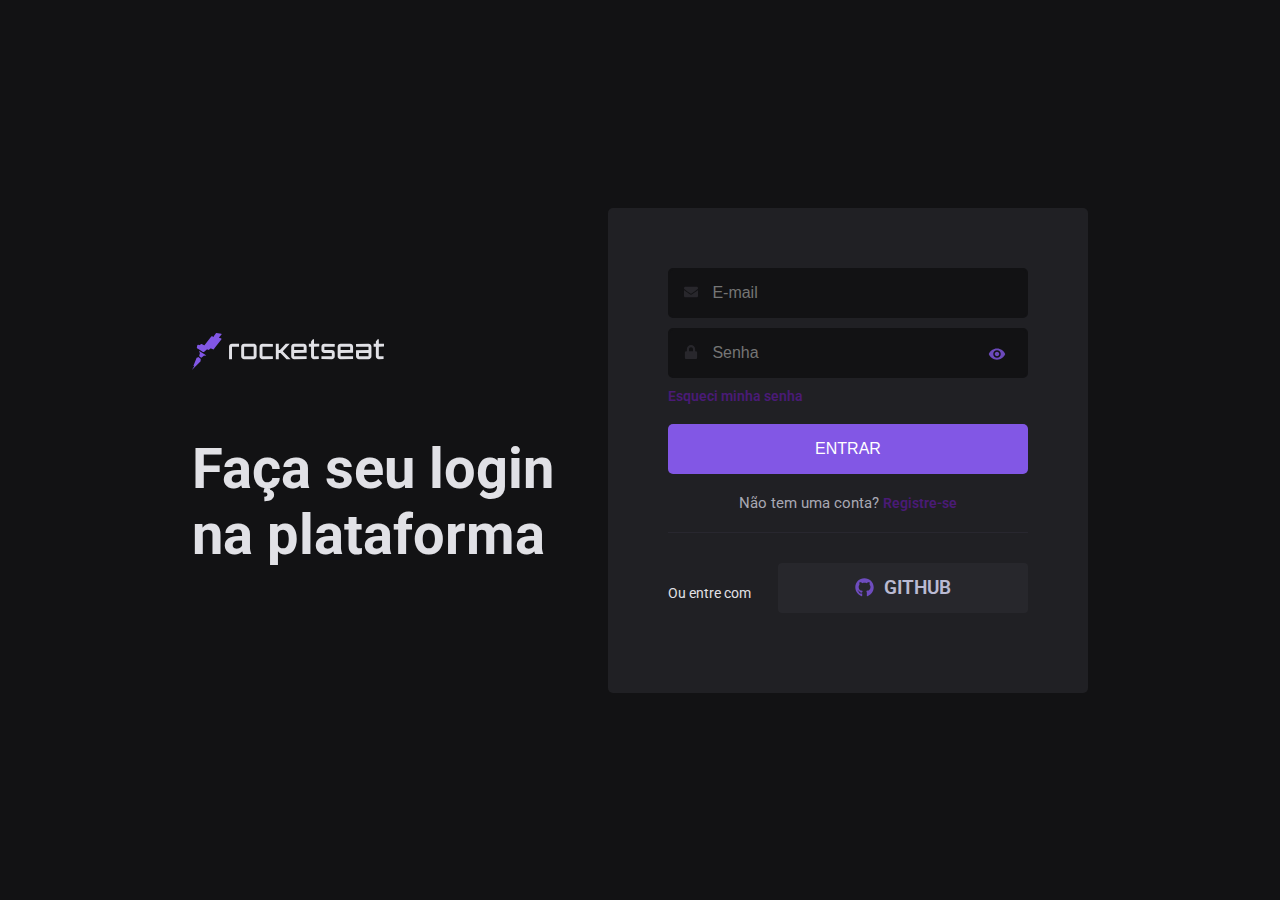
==== index.html @ f6dd4117 "starting the project" ====
<!DOCTYPE html>
<html lang="pt-br">

<head>
    <meta charset="UTF-8">
    <meta http-equiv="X-UA-Compatible" content="IE=edge">
    <meta name="viewport" content="width=device-width, initial-scale=1.0">
    <link rel="preconnect" href="https://fonts.gstatic.com" crossorigin="">
    <link href="https://fonts.googleapis.com/css2?family=Roboto:ital,wght@0,400;0,500;0,700;1,400&amp;display=swap"
        rel="stylesheet">
    <link href="https://fonts.googleapis.com/css2?family=Fira+Code:wght@500&amp;display=swap" rel="stylesheet">
    <link rel="stylesheet" href="style.css">
    <title>Login | Rocketseat</title>
</head>

<body>
    <main>
        <section class="container">
            <section id="intro">
                <div>
                    <svg width="192" height="37" viewBox="0 0 192 37" fill="none"><g><path d="M40.0042 10.8054C38.3888 10.8054 37.0568 12.1091 37.0568 13.7528V19.9879V26.2228H40.0042V19.9879V13.7528H43.5185H47.0328V10.8054H43.5185H40.0042Z" fill="#E1E1E6"></path><path d="M64.604 18.4859V13.7246C64.604 12.1092 63.3003 10.7771 61.6565 10.7771H56.8953H52.134C50.5185 10.7771 49.1865 12.0808 49.1865 13.7246V18.4859V23.2471C49.1865 24.8626 50.4902 26.1946 52.134 26.1946H56.8953H61.6565C63.272 26.1946 64.604 24.8909 64.604 23.2471V18.4859ZM61.6565 18.4859V23.2471H56.8953H52.134V18.4859V13.7246H56.8953H61.6565V18.4859Z" fill="#E1E1E6"></path><path d="M70.4993 10.8054C68.8839 10.8054 67.5519 12.1091 67.5519 13.7528V18.5141V23.2754C67.5519 24.8908 68.8556 26.2228 70.4993 26.2228L80.8721 26.0811V23.2754H70.4993V18.5141V13.7528H80.8721V10.9471L70.4993 10.8054Z" fill="#E1E1E6"></path><path d="M97.7655 10.8054H93.7695L87.9312 17.0121H86.7692V10.8054H83.8218V18.4858V26.1945H86.7692V19.9595H88.243H88.4697L94.5347 26.1945H98.5874L90.7937 18.1457L97.7655 10.8054Z" fill="#E1E1E6"></path><path d="M102.156 23.2471V19.9596L114.626 19.8179V17.0121V13.7246C114.626 12.1092 113.322 10.7771 111.679 10.7771H106.917H102.156C100.541 10.7771 99.2085 12.0808 99.2085 13.7246V18.4859V23.2471C99.2085 24.8626 100.512 26.1946 102.156 26.1946L114.626 26.0529V23.2471H102.156ZM102.156 13.7246H106.917H111.679V17.0121H108.391H102.156V13.7246Z" fill="#E1E1E6"></path><path d="M122.023 6.29926H120.889L119.075 8.5382V10.7771H116.836V13.7246L119.075 13.6962V23.2471C119.075 24.8626 120.379 26.1946 122.023 26.1946L126.784 26.0529V23.2471H122.023V13.6679L127.209 13.5829V10.7771H122.023V6.29926Z" fill="#E1E1E6"></path><path d="M142.74 19.9596C142.74 18.3442 141.436 17.0121 139.793 17.0121H136.08H132.367V13.7246H142.74V10.9188L132.367 10.7771C130.752 10.7771 129.42 12.0808 129.42 13.7246V17.0121C129.42 18.6276 130.723 19.9596 132.367 19.9596H136.08H139.793V23.2471H129.42V26.0529L139.793 26.1946C141.408 26.1946 142.74 24.8909 142.74 23.2471V19.9596Z" fill="#E1E1E6"></path><path d="M158.129 10.8054H153.368H148.606C146.991 10.8054 145.659 12.1091 145.659 13.7528V18.5141V23.2754C145.659 24.8908 146.963 26.2228 148.606 26.2228L161.076 26.0811V23.2754H148.606V19.9879L161.076 19.8461V17.0404V13.7528C161.076 12.1091 159.773 10.8054 158.129 10.8054ZM158.129 17.0121H148.606V13.7245H153.368H158.129V17.0121Z" fill="#E1E1E6"></path><path d="M176.493 10.8054L164.023 10.9471V13.7528H176.493V17.0404L164.023 17.1821V19.9879V23.2754C164.023 24.8908 165.327 26.2228 166.971 26.2228H171.732H176.493C178.109 26.2228 179.441 24.9192 179.441 23.2754V18.5141V13.7528C179.413 12.1091 178.109 10.8054 176.493 10.8054ZM176.493 23.2471H171.732H166.971V19.9595H176.493V23.2471Z" fill="#E1E1E6"></path><path d="M186.814 13.6679L192 13.5829V10.7772H186.814V6.27097H185.68L183.866 8.5099V10.7488H181.627V13.6963L183.866 13.6679V23.2188C183.866 24.8343 185.17 26.1663 186.814 26.1663L191.575 26.0246V23.2188H186.814V13.6679Z" fill="#E1E1E6"></path></g><g><path d="M29.2636 0.716062L24.4739 0.00753861C24.3322 -0.0208023 24.1905 0.0358761 24.1339 0.092558L22.0933 2.7566C21.9516 2.92665 21.9233 3.15338 21.9799 3.35177C22.0366 3.55015 21.8666 3.7202 21.6682 3.69186L19.9961 3.32342C19.741 3.26674 19.4576 3.35177 19.2876 3.5785L12.6558 12.0808C12.5424 12.2508 12.3157 12.3075 12.1173 12.2225L9.59495 11.0888C9.36822 10.9755 9.11316 11.0038 8.91477 11.1455L7.63943 12.0241C7.44104 12.1658 7.15763 12.1941 6.9309 12.0808L6.3074 11.769C5.91063 11.5706 5.42884 11.7974 5.31547 12.2225L4.86201 14.2347C4.74865 14.7165 4.94704 15.1983 5.37215 15.4534L6.33574 16.0485L9.42491 17.9474L10.927 18.8826C11.3521 19.1377 11.8906 19.081 12.259 18.7692L14.7813 16.5586C14.9797 16.3886 15.2915 16.3319 15.5182 16.4736L16.2834 16.8704C16.5385 17.0121 16.8502 16.9554 17.0486 16.757L18.324 15.5667C18.5224 15.3683 18.8341 15.34 19.0608 15.4534L20.9597 16.3319C21.2431 16.4736 21.5832 16.3886 21.7816 16.1335L22.6601 14.9999L29.3202 6.46927C29.632 6.0725 29.4336 5.47734 28.9235 5.36398L27.4498 5.02388C27.138 4.9672 26.9963 4.57043 27.223 4.3437L29.5186 1.48126C29.7454 1.14117 29.6037 0.772744 29.2636 0.716062Z" fill="#8257E6"></path><path d="M7.29885 17.8907C7.15715 17.8056 7.01544 17.9473 7.07212 18.089L7.78065 19.9595C7.83733 20.1012 7.83733 20.243 7.80899 20.3847L7.18549 22.822C7.15714 22.992 7.21383 23.1621 7.32719 23.2471L9.11267 24.6358C9.28272 24.7492 9.50944 24.7492 9.65115 24.6075L11.5216 22.9637C11.635 22.8787 11.7767 22.822 11.8901 22.7936L14.0157 22.5669C14.1574 22.5386 14.214 22.3402 14.0723 22.2552L7.29885 17.8907Z" fill="#8257E6"></path><path d="M6.67557 24.1824C6.56221 24.0974 6.39216 24.0691 6.25046 24.1257L4.74839 24.8626C4.66337 24.8909 4.60668 24.976 4.55 25.061L1.34748 32.9681C1.34748 32.9965 1.34748 32.9964 1.34748 33.0248C1.37582 33.0531 1.40416 33.0815 1.46084 33.0815L2.1977 32.7981C2.22605 32.7981 2.25438 32.7981 2.28272 32.7981C2.31106 32.8264 2.33941 32.8831 2.31107 32.9114L0.015448 36.6808C-0.0412339 36.7658 0.0721325 36.8508 0.128814 36.7658L8.43271 28.4336C8.51773 28.3485 8.54608 28.2635 8.57442 28.1502L8.74446 25.9962C8.74446 25.8545 8.68778 25.7412 8.60276 25.6561L6.67557 24.1824Z" fill="#8257E6"></path></g></svg>
                </div>
                <h1>Faça seu login <br>
                    na plataforma</h1>
            </section>
            <section id="login">
                <form action="" id="sign-in">
                    <section class="input-group">
                        <div class="input">
                            <svg stroke="currentColor" fill="currentColor" stroke-width="0" viewBox="0 0 512 512" height="1em" width="1em" xmlns="http://www.w3.org/2000/svg"><path d="M502.3 190.8c3.9-3.1 9.7-.2 9.7 4.7V400c0 26.5-21.5 48-48 48H48c-26.5 0-48-21.5-48-48V195.6c0-5 5.7-7.8 9.7-4.7 22.4 17.4 52.1 39.5 154.1 113.6 21.1 15.4 56.7 47.8 92.2 47.6 35.7.3 72-32.8 92.3-47.6 102-74.1 131.6-96.3 154-113.7zM256 320c23.2.4 56.6-29.2 73.4-41.4 132.7-96.3 142.8-104.7 173.4-128.7 5.8-4.5 9.2-11.5 9.2-18.9v-19c0-26.5-21.5-48-48-48H48C21.5 64 0 85.5 0 112v19c0 7.4 3.4 14.3 9.2 18.9 30.6 23.9 40.7 32.4 173.4 128.7 16.8 12.2 50.2 41.8 73.4 41.4z"></path></svg>
                            <input type="email" name="email" id="email" placeholder="E-mail">
                        </div>
                        <div class="input">
                            <svg stroke="currentColor" fill="currentColor" stroke-width="0" viewBox="0 0 448 512" height="1em" width="1em" xmlns="http://www.w3.org/2000/svg"><path d="M400 224h-24v-72C376 68.2 307.8 0 224 0S72 68.2 72 152v72H48c-26.5 0-48 21.5-48 48v192c0 26.5 21.5 48 48 48h352c26.5 0 48-21.5 48-48V272c0-26.5-21.5-48-48-48zm-104 0H152v-72c0-39.7 32.3-72 72-72s72 32.3 72 72v72z"></path></svg>
                            <input type="password" name="password" id="password" placeholder="Senha">
                            <a href="">
                                <svg stroke="currentColor" fill="currentColor" stroke-width="0" viewBox="0 0 24 24" height="1em" width="1em" xmlns="http://www.w3.org/2000/svg"><path d="M12 4.5C7 4.5 2.73 7.61 1 12c1.73 4.39 6 7.5 11 7.5s9.27-3.11 11-7.5c-1.73-4.39-6-7.5-11-7.5zM12 17c-2.76 0-5-2.24-5-5s2.24-5 5-5 5 2.24 5 5-2.24 5-5 5zm0-8c-1.66 0-3 1.34-3 3s1.34 3 3 3 3-1.34 3-3-1.34-3-3-3z"></path></svg>
                            </a>
                        </div>
                    </section>
                    <a href="" id="forgot-password">Esqueci minha senha</a>
                    <button type="submit" class="button">Entrar</button>
                    <div id="sign-up">
                        Não tem uma conta? <a href="">Registre-se</a>
                    </div>
                    <div id="sign-in-github">
                        <div>Ou entre com</div>
                        <a href="" class="button-github">
                            <svg stroke="currentColor" fill="currentColor" stroke-width="0" viewBox="0 0 496 512" height="1em" width="1em" xmlns="http://www.w3.org/2000/svg"><path d="M165.9 397.4c0 2-2.3 3.6-5.2 3.6-3.3.3-5.6-1.3-5.6-3.6 0-2 2.3-3.6 5.2-3.6 3-.3 5.6 1.3 5.6 3.6zm-31.1-4.5c-.7 2 1.3 4.3 4.3 4.9 2.6 1 5.6 0 6.2-2s-1.3-4.3-4.3-5.2c-2.6-.7-5.5.3-6.2 2.3zm44.2-1.7c-2.9.7-4.9 2.6-4.6 4.9.3 2 2.9 3.3 5.9 2.6 2.9-.7 4.9-2.6 4.6-4.6-.3-1.9-3-3.2-5.9-2.9zM244.8 8C106.1 8 0 113.3 0 252c0 110.9 69.8 205.8 169.5 239.2 12.8 2.3 17.3-5.6 17.3-12.1 0-6.2-.3-40.4-.3-61.4 0 0-70 15-84.7-29.8 0 0-11.4-29.1-27.8-36.6 0 0-22.9-15.7 1.6-15.4 0 0 24.9 2 38.6 25.8 21.9 38.6 58.6 27.5 72.9 20.9 2.3-16 8.8-27.1 16-33.7-55.9-6.2-112.3-14.3-112.3-110.5 0-27.5 7.6-41.3 23.6-58.9-2.6-6.5-11.1-33.3 2.6-67.9 20.9-6.5 69 27 69 27 20-5.6 41.5-8.5 62.8-8.5s42.8 2.9 62.8 8.5c0 0 48.1-33.6 69-27 13.7 34.7 5.2 61.4 2.6 67.9 16 17.7 25.8 31.5 25.8 58.9 0 96.5-58.9 104.2-114.8 110.5 9.2 7.9 17 22.9 17 46.4 0 33.7-.3 75.4-.3 83.6 0 6.5 4.6 14.4 17.3 12.1C428.2 457.8 496 362.9 496 252 496 113.3 383.5 8 244.8 8zM97.2 352.9c-1.3 1-1 3.3.7 5.2 1.6 1.6 3.9 2.3 5.2 1 1.3-1 1-3.3-.7-5.2-1.6-1.6-3.9-2.3-5.2-1zm-10.8-8.1c-.7 1.3.3 2.9 2.3 3.9 1.6 1 3.6.7 4.3-.7.7-1.3-.3-2.9-2.3-3.9-2-.6-3.6-.3-4.3.7zm32.4 35.6c-1.6 1.3-1 4.3 1.3 6.2 2.3 2.3 5.2 2.6 6.5 1 1.3-1.3.7-4.3-1.3-6.2-2.2-2.3-5.2-2.6-6.5-1zm-11.4-14.7c-1.6 1-1.6 3.6 0 5.9 1.6 2.3 4.3 3.3 5.6 2.3 1.6-1.3 1.6-3.9 0-6.2-1.4-2.3-4-3.3-5.6-2z"></path></svg>
                            GITHUB
                        </a>
                    </div>
                </form>
            </section>
        </section>
    </main>
</body>

</html>
---- style.css ----
* {
    margin: 0;
    padding: 0;
    box-sizing: border-box;
}

body {
    color: rgb(168, 168, 179);
    background-color: rgb(18, 18, 20);
    font: 1.6rem Roboto, BlinkMacSystemFont, "Segoe UI";
}

input {
    width: 100%;
    height: 50px;
    font-size: 16px;
    background: rgb(18, 18, 20);
    border: 2px solid rgb(18, 18, 20);
    color: rgb(255, 255, 255);
    padding: 0px 1em 0px 2.65em;
    border-radius: 5px;
    outline: 0px;
}

main {
    width: 100%;
    height: 100vh;
    display: flex;
    justify-content: center;
    align-items: center;
}

.container {
    width: 90%;
    height: 70%;
    margin: 0 15%;
    display: flex;
    justify-content: space-between;
    align-items: center;
}

#intro div{
    margin-bottom: 60px;
}

#intro h1 {
    font-size: 3.5rem;
    color: rgb(225, 225, 230);
}

#login {
    background: rgb(32, 32, 36);
    padding: 60px;
    width: 100%;
    max-width: 480px;
    border-radius: 5px;
}

#login form {
    width: 100%;
    display: flex;
    flex-direction: column;
}

.input-group {
    display: grid;
    grid-auto-flow: row;
    gap: 10px;
}

.input {
    position: relative;
    flex: 1 1 0%;
}

.input svg {
    position: absolute;
    left: 16px;
    top: calc(50% - 8px);
    font-size: 14px;
    fill: rgb(40, 39, 44);
    transition: fill 0.2s ease 0s;
}

.input svg:last-child {
    left: calc(90% - 4px);
    font-size: 18px;
    fill: rgb(130, 87, 229);
}

.input:focus-within > svg {
    fill: rgb(130, 87, 229);
}

#email:focus, #password:focus {
    border: 2px solid rgb(130, 87, 229);
}

a {
    font-size: 14px;
    font-weight: 600;
    
    opacity: 0.8;
    text-decoration: none;
    transition: opacity 0.2s ease 0s;
    margin: 10px 0px 20px;
    align-self: flex-start;
}

a:hover {
    color: rgb(130, 87, 229);
    opacity: 1;
}

.button {
    background: rgb(130, 87, 229);
    color: rgb(255, 255, 255);;
    border: 0px;
    border-radius: 5px;
    height: 50px;
    font-size: 16px;
    text-transform: uppercase;
    transition: background 0.2s ease 0s, color 0.2s ease 0s;
    outline: 0px;
    cursor: pointer;
}

.button:hover {
    background: rgb(168, 131, 255);
}

#sign-up {
    font-size: 15px;
    text-align: center;
    padding: 20px 0px;
    border-bottom: 1px solid rgb(40, 39, 47);
    margin-bottom: 20px;
}

#sign-in-github {
    font-size: 14px;
    color: rgb(225, 225, 230);
    display: flex;
    justify-content: space-between;
    align-items: center;
}

#sign-in-github div{
    width: 45%;
}

.button-github {
    color: rgb(225, 225, 255);
    display: flex;
    align-items: center;
    justify-content: center;
    padding: 0px 10px;
    width: 100%;
    background: rgb(41, 41, 46);
    height: 50px;
    font-size: 19px;
    border-radius: 4px;
    outline: 0px;
    transition: background 0.2s ease 0s;
}

.button-github > svg{
    color: rgb(130, 87, 229);
    margin-right: 10px;
    transition: all 0.2s ease 0s;
}

.button-github:hover {
    background: rgb(130, 87, 229);
    color: #fff;
}

.button-github:hover > svg{
    color: #fff;
}

@media (max-width: 1210px){
    .container {
        flex-direction: column;
    }
    #intro {
        margin-bottom: 20px;
    }
    #intro h1 {
        font-size: 2.8rem;
    }
    #login {
        padding: 30px;
    }
}
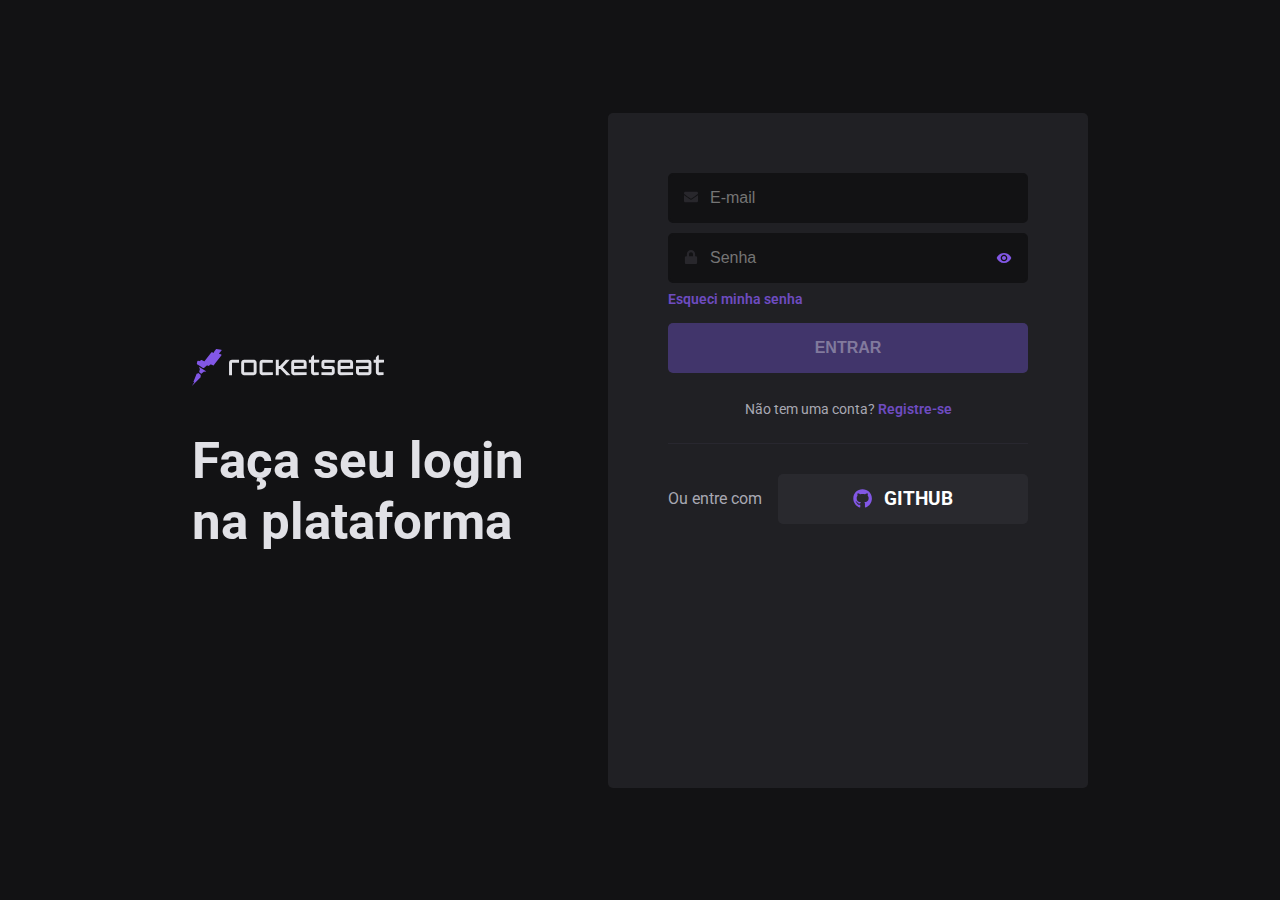
==== commit d81c92c5: "HTML and CSS on login page, finished" ====
--- a/index.html
+++ b/index.html
@@ -14,44 +14,90 @@
 </head>
 
 <body>
-    <main>
-        <section class="container">
+    <main class="container">
+        <section id="login">
             <section id="intro">
                 <div>
-                    <svg width="192" height="37" viewBox="0 0 192 37" fill="none"><g><path d="M40.0042 10.8054C38.3888 10.8054 37.0568 12.1091 37.0568 13.7528V19.9879V26.2228H40.0042V19.9879V13.7528H43.5185H47.0328V10.8054H43.5185H40.0042Z" fill="#E1E1E6"></path><path d="M64.604 18.4859V13.7246C64.604 12.1092 63.3003 10.7771 61.6565 10.7771H56.8953H52.134C50.5185 10.7771 49.1865 12.0808 49.1865 13.7246V18.4859V23.2471C49.1865 24.8626 50.4902 26.1946 52.134 26.1946H56.8953H61.6565C63.272 26.1946 64.604 24.8909 64.604 23.2471V18.4859ZM61.6565 18.4859V23.2471H56.8953H52.134V18.4859V13.7246H56.8953H61.6565V18.4859Z" fill="#E1E1E6"></path><path d="M70.4993 10.8054C68.8839 10.8054 67.5519 12.1091 67.5519 13.7528V18.5141V23.2754C67.5519 24.8908 68.8556 26.2228 70.4993 26.2228L80.8721 26.0811V23.2754H70.4993V18.5141V13.7528H80.8721V10.9471L70.4993 10.8054Z" fill="#E1E1E6"></path><path d="M97.7655 10.8054H93.7695L87.9312 17.0121H86.7692V10.8054H83.8218V18.4858V26.1945H86.7692V19.9595H88.243H88.4697L94.5347 26.1945H98.5874L90.7937 18.1457L97.7655 10.8054Z" fill="#E1E1E6"></path><path d="M102.156 23.2471V19.9596L114.626 19.8179V17.0121V13.7246C114.626 12.1092 113.322 10.7771 111.679 10.7771H106.917H102.156C100.541 10.7771 99.2085 12.0808 99.2085 13.7246V18.4859V23.2471C99.2085 24.8626 100.512 26.1946 102.156 26.1946L114.626 26.0529V23.2471H102.156ZM102.156 13.7246H106.917H111.679V17.0121H108.391H102.156V13.7246Z" fill="#E1E1E6"></path><path d="M122.023 6.29926H120.889L119.075 8.5382V10.7771H116.836V13.7246L119.075 13.6962V23.2471C119.075 24.8626 120.379 26.1946 122.023 26.1946L126.784 26.0529V23.2471H122.023V13.6679L127.209 13.5829V10.7771H122.023V6.29926Z" fill="#E1E1E6"></path><path d="M142.74 19.9596C142.74 18.3442 141.436 17.0121 139.793 17.0121H136.08H132.367V13.7246H142.74V10.9188L132.367 10.7771C130.752 10.7771 129.42 12.0808 129.42 13.7246V17.0121C129.42 18.6276 130.723 19.9596 132.367 19.9596H136.08H139.793V23.2471H129.42V26.0529L139.793 26.1946C141.408 26.1946 142.74 24.8909 142.74 23.2471V19.9596Z" fill="#E1E1E6"></path><path d="M158.129 10.8054H153.368H148.606C146.991 10.8054 145.659 12.1091 145.659 13.7528V18.5141V23.2754C145.659 24.8908 146.963 26.2228 148.606 26.2228L161.076 26.0811V23.2754H148.606V19.9879L161.076 19.8461V17.0404V13.7528C161.076 12.1091 159.773 10.8054 158.129 10.8054ZM158.129 17.0121H148.606V13.7245H153.368H158.129V17.0121Z" fill="#E1E1E6"></path><path d="M176.493 10.8054L164.023 10.9471V13.7528H176.493V17.0404L164.023 17.1821V19.9879V23.2754C164.023 24.8908 165.327 26.2228 166.971 26.2228H171.732H176.493C178.109 26.2228 179.441 24.9192 179.441 23.2754V18.5141V13.7528C179.413 12.1091 178.109 10.8054 176.493 10.8054ZM176.493 23.2471H171.732H166.971V19.9595H176.493V23.2471Z" fill="#E1E1E6"></path><path d="M186.814 13.6679L192 13.5829V10.7772H186.814V6.27097H185.68L183.866 8.5099V10.7488H181.627V13.6963L183.866 13.6679V23.2188C183.866 24.8343 185.17 26.1663 186.814 26.1663L191.575 26.0246V23.2188H186.814V13.6679Z" fill="#E1E1E6"></path></g><g><path d="M29.2636 0.716062L24.4739 0.00753861C24.3322 -0.0208023 24.1905 0.0358761 24.1339 0.092558L22.0933 2.7566C21.9516 2.92665 21.9233 3.15338 21.9799 3.35177C22.0366 3.55015 21.8666 3.7202 21.6682 3.69186L19.9961 3.32342C19.741 3.26674 19.4576 3.35177 19.2876 3.5785L12.6558 12.0808C12.5424 12.2508 12.3157 12.3075 12.1173 12.2225L9.59495 11.0888C9.36822 10.9755 9.11316 11.0038 8.91477 11.1455L7.63943 12.0241C7.44104 12.1658 7.15763 12.1941 6.9309 12.0808L6.3074 11.769C5.91063 11.5706 5.42884 11.7974 5.31547 12.2225L4.86201 14.2347C4.74865 14.7165 4.94704 15.1983 5.37215 15.4534L6.33574 16.0485L9.42491 17.9474L10.927 18.8826C11.3521 19.1377 11.8906 19.081 12.259 18.7692L14.7813 16.5586C14.9797 16.3886 15.2915 16.3319 15.5182 16.4736L16.2834 16.8704C16.5385 17.0121 16.8502 16.9554 17.0486 16.757L18.324 15.5667C18.5224 15.3683 18.8341 15.34 19.0608 15.4534L20.9597 16.3319C21.2431 16.4736 21.5832 16.3886 21.7816 16.1335L22.6601 14.9999L29.3202 6.46927C29.632 6.0725 29.4336 5.47734 28.9235 5.36398L27.4498 5.02388C27.138 4.9672 26.9963 4.57043 27.223 4.3437L29.5186 1.48126C29.7454 1.14117 29.6037 0.772744 29.2636 0.716062Z" fill="#8257E6"></path><path d="M7.29885 17.8907C7.15715 17.8056 7.01544 17.9473 7.07212 18.089L7.78065 19.9595C7.83733 20.1012 7.83733 20.243 7.80899 20.3847L7.18549 22.822C7.15714 22.992 7.21383 23.1621 7.32719 23.2471L9.11267 24.6358C9.28272 24.7492 9.50944 24.7492 9.65115 24.6075L11.5216 22.9637C11.635 22.8787 11.7767 22.822 11.8901 22.7936L14.0157 22.5669C14.1574 22.5386 14.214 22.3402 14.0723 22.2552L7.29885 17.8907Z" fill="#8257E6"></path><path d="M6.67557 24.1824C6.56221 24.0974 6.39216 24.0691 6.25046 24.1257L4.74839 24.8626C4.66337 24.8909 4.60668 24.976 4.55 25.061L1.34748 32.9681C1.34748 32.9965 1.34748 32.9964 1.34748 33.0248C1.37582 33.0531 1.40416 33.0815 1.46084 33.0815L2.1977 32.7981C2.22605 32.7981 2.25438 32.7981 2.28272 32.7981C2.31106 32.8264 2.33941 32.8831 2.31107 32.9114L0.015448 36.6808C-0.0412339 36.7658 0.0721325 36.8508 0.128814 36.7658L8.43271 28.4336C8.51773 28.3485 8.54608 28.2635 8.57442 28.1502L8.74446 25.9962C8.74446 25.8545 8.68778 25.7412 8.60276 25.6561L6.67557 24.1824Z" fill="#8257E6"></path></g></svg>
+                    <svg width="192" height="37" viewBox="0 0 192 37" fill="none">
+                        <g>
+                            <path
+                                d="M40.0042 10.8054C38.3888 10.8054 37.0568 12.1091 37.0568 13.7528V19.9879V26.2228H40.0042V19.9879V13.7528H43.5185H47.0328V10.8054H43.5185H40.0042Z"
+                                fill="#E1E1E6"></path>
+                            <path
+                                d="M64.604 18.4859V13.7246C64.604 12.1092 63.3003 10.7771 61.6565 10.7771H56.8953H52.134C50.5185 10.7771 49.1865 12.0808 49.1865 13.7246V18.4859V23.2471C49.1865 24.8626 50.4902 26.1946 52.134 26.1946H56.8953H61.6565C63.272 26.1946 64.604 24.8909 64.604 23.2471V18.4859ZM61.6565 18.4859V23.2471H56.8953H52.134V18.4859V13.7246H56.8953H61.6565V18.4859Z"
+                                fill="#E1E1E6"></path>
+                            <path
+                                d="M70.4993 10.8054C68.8839 10.8054 67.5519 12.1091 67.5519 13.7528V18.5141V23.2754C67.5519 24.8908 68.8556 26.2228 70.4993 26.2228L80.8721 26.0811V23.2754H70.4993V18.5141V13.7528H80.8721V10.9471L70.4993 10.8054Z"
+                                fill="#E1E1E6"></path>
+                            <path
+                                d="M97.7655 10.8054H93.7695L87.9312 17.0121H86.7692V10.8054H83.8218V18.4858V26.1945H86.7692V19.9595H88.243H88.4697L94.5347 26.1945H98.5874L90.7937 18.1457L97.7655 10.8054Z"
+                                fill="#E1E1E6"></path>
+                            <path
+                                d="M102.156 23.2471V19.9596L114.626 19.8179V17.0121V13.7246C114.626 12.1092 113.322 10.7771 111.679 10.7771H106.917H102.156C100.541 10.7771 99.2085 12.0808 99.2085 13.7246V18.4859V23.2471C99.2085 24.8626 100.512 26.1946 102.156 26.1946L114.626 26.0529V23.2471H102.156ZM102.156 13.7246H106.917H111.679V17.0121H108.391H102.156V13.7246Z"
+                                fill="#E1E1E6"></path>
+                            <path
+                                d="M122.023 6.29926H120.889L119.075 8.5382V10.7771H116.836V13.7246L119.075 13.6962V23.2471C119.075 24.8626 120.379 26.1946 122.023 26.1946L126.784 26.0529V23.2471H122.023V13.6679L127.209 13.5829V10.7771H122.023V6.29926Z"
+                                fill="#E1E1E6"></path>
+                            <path
+                                d="M142.74 19.9596C142.74 18.3442 141.436 17.0121 139.793 17.0121H136.08H132.367V13.7246H142.74V10.9188L132.367 10.7771C130.752 10.7771 129.42 12.0808 129.42 13.7246V17.0121C129.42 18.6276 130.723 19.9596 132.367 19.9596H136.08H139.793V23.2471H129.42V26.0529L139.793 26.1946C141.408 26.1946 142.74 24.8909 142.74 23.2471V19.9596Z"
+                                fill="#E1E1E6"></path>
+                            <path
+                                d="M158.129 10.8054H153.368H148.606C146.991 10.8054 145.659 12.1091 145.659 13.7528V18.5141V23.2754C145.659 24.8908 146.963 26.2228 148.606 26.2228L161.076 26.0811V23.2754H148.606V19.9879L161.076 19.8461V17.0404V13.7528C161.076 12.1091 159.773 10.8054 158.129 10.8054ZM158.129 17.0121H148.606V13.7245H153.368H158.129V17.0121Z"
+                                fill="#E1E1E6"></path>
+                            <path
+                                d="M176.493 10.8054L164.023 10.9471V13.7528H176.493V17.0404L164.023 17.1821V19.9879V23.2754C164.023 24.8908 165.327 26.2228 166.971 26.2228H171.732H176.493C178.109 26.2228 179.441 24.9192 179.441 23.2754V18.5141V13.7528C179.413 12.1091 178.109 10.8054 176.493 10.8054ZM176.493 23.2471H171.732H166.971V19.9595H176.493V23.2471Z"
+                                fill="#E1E1E6"></path>
+                            <path
+                                d="M186.814 13.6679L192 13.5829V10.7772H186.814V6.27097H185.68L183.866 8.5099V10.7488H181.627V13.6963L183.866 13.6679V23.2188C183.866 24.8343 185.17 26.1663 186.814 26.1663L191.575 26.0246V23.2188H186.814V13.6679Z"
+                                fill="#E1E1E6"></path>
+                        </g>
+                        <g>
+                            <path
+                                d="M29.2636 0.716062L24.4739 0.00753861C24.3322 -0.0208023 24.1905 0.0358761 24.1339 0.092558L22.0933 2.7566C21.9516 2.92665 21.9233 3.15338 21.9799 3.35177C22.0366 3.55015 21.8666 3.7202 21.6682 3.69186L19.9961 3.32342C19.741 3.26674 19.4576 3.35177 19.2876 3.5785L12.6558 12.0808C12.5424 12.2508 12.3157 12.3075 12.1173 12.2225L9.59495 11.0888C9.36822 10.9755 9.11316 11.0038 8.91477 11.1455L7.63943 12.0241C7.44104 12.1658 7.15763 12.1941 6.9309 12.0808L6.3074 11.769C5.91063 11.5706 5.42884 11.7974 5.31547 12.2225L4.86201 14.2347C4.74865 14.7165 4.94704 15.1983 5.37215 15.4534L6.33574 16.0485L9.42491 17.9474L10.927 18.8826C11.3521 19.1377 11.8906 19.081 12.259 18.7692L14.7813 16.5586C14.9797 16.3886 15.2915 16.3319 15.5182 16.4736L16.2834 16.8704C16.5385 17.0121 16.8502 16.9554 17.0486 16.757L18.324 15.5667C18.5224 15.3683 18.8341 15.34 19.0608 15.4534L20.9597 16.3319C21.2431 16.4736 21.5832 16.3886 21.7816 16.1335L22.6601 14.9999L29.3202 6.46927C29.632 6.0725 29.4336 5.47734 28.9235 5.36398L27.4498 5.02388C27.138 4.9672 26.9963 4.57043 27.223 4.3437L29.5186 1.48126C29.7454 1.14117 29.6037 0.772744 29.2636 0.716062Z"
+                                fill="#8257E6"></path>
+                            <path
+                                d="M7.29885 17.8907C7.15715 17.8056 7.01544 17.9473 7.07212 18.089L7.78065 19.9595C7.83733 20.1012 7.83733 20.243 7.80899 20.3847L7.18549 22.822C7.15714 22.992 7.21383 23.1621 7.32719 23.2471L9.11267 24.6358C9.28272 24.7492 9.50944 24.7492 9.65115 24.6075L11.5216 22.9637C11.635 22.8787 11.7767 22.822 11.8901 22.7936L14.0157 22.5669C14.1574 22.5386 14.214 22.3402 14.0723 22.2552L7.29885 17.8907Z"
+                                fill="#8257E6"></path>
+                            <path
+                                d="M6.67557 24.1824C6.56221 24.0974 6.39216 24.0691 6.25046 24.1257L4.74839 24.8626C4.66337 24.8909 4.60668 24.976 4.55 25.061L1.34748 32.9681C1.34748 32.9965 1.34748 32.9964 1.34748 33.0248C1.37582 33.0531 1.40416 33.0815 1.46084 33.0815L2.1977 32.7981C2.22605 32.7981 2.25438 32.7981 2.28272 32.7981C2.31106 32.8264 2.33941 32.8831 2.31107 32.9114L0.015448 36.6808C-0.0412339 36.7658 0.0721325 36.8508 0.128814 36.7658L8.43271 28.4336C8.51773 28.3485 8.54608 28.2635 8.57442 28.1502L8.74446 25.9962C8.74446 25.8545 8.68778 25.7412 8.60276 25.6561L6.67557 24.1824Z"
+                                fill="#8257E6"></path>
+                        </g>
+                    </svg>
                 </div>
-                <h1>Faça seu login <br>
-                    na plataforma</h1>
+                <h1>Faça seu login
+                    <br>
+                    na plataforma
+                </h1>
             </section>
-            <section id="login">
-                <form action="" id="sign-in">
-                    <section class="input-group">
-                        <div class="input">
-                            <svg stroke="currentColor" fill="currentColor" stroke-width="0" viewBox="0 0 512 512" height="1em" width="1em" xmlns="http://www.w3.org/2000/svg"><path d="M502.3 190.8c3.9-3.1 9.7-.2 9.7 4.7V400c0 26.5-21.5 48-48 48H48c-26.5 0-48-21.5-48-48V195.6c0-5 5.7-7.8 9.7-4.7 22.4 17.4 52.1 39.5 154.1 113.6 21.1 15.4 56.7 47.8 92.2 47.6 35.7.3 72-32.8 92.3-47.6 102-74.1 131.6-96.3 154-113.7zM256 320c23.2.4 56.6-29.2 73.4-41.4 132.7-96.3 142.8-104.7 173.4-128.7 5.8-4.5 9.2-11.5 9.2-18.9v-19c0-26.5-21.5-48-48-48H48C21.5 64 0 85.5 0 112v19c0 7.4 3.4 14.3 9.2 18.9 30.6 23.9 40.7 32.4 173.4 128.7 16.8 12.2 50.2 41.8 73.4 41.4z"></path></svg>
-                            <input type="email" name="email" id="email" placeholder="E-mail">
-                        </div>
-                        <div class="input">
-                            <svg stroke="currentColor" fill="currentColor" stroke-width="0" viewBox="0 0 448 512" height="1em" width="1em" xmlns="http://www.w3.org/2000/svg"><path d="M400 224h-24v-72C376 68.2 307.8 0 224 0S72 68.2 72 152v72H48c-26.5 0-48 21.5-48 48v192c0 26.5 21.5 48 48 48h352c26.5 0 48-21.5 48-48V272c0-26.5-21.5-48-48-48zm-104 0H152v-72c0-39.7 32.3-72 72-72s72 32.3 72 72v72z"></path></svg>
-                            <input type="password" name="password" id="password" placeholder="Senha">
-                            <a href="">
-                                <svg stroke="currentColor" fill="currentColor" stroke-width="0" viewBox="0 0 24 24" height="1em" width="1em" xmlns="http://www.w3.org/2000/svg"><path d="M12 4.5C7 4.5 2.73 7.61 1 12c1.73 4.39 6 7.5 11 7.5s9.27-3.11 11-7.5c-1.73-4.39-6-7.5-11-7.5zM12 17c-2.76 0-5-2.24-5-5s2.24-5 5-5 5 2.24 5 5-2.24 5-5 5zm0-8c-1.66 0-3 1.34-3 3s1.34 3 3 3 3-1.34 3-3-1.34-3-3-3z"></path></svg>
-                            </a>
-                        </div>
-                    </section>
-                    <a href="" id="forgot-password">Esqueci minha senha</a>
-                    <button type="submit" class="button">Entrar</button>
-                    <div id="sign-up">
-                        Não tem uma conta? <a href="">Registre-se</a>
+            <form action="" id="form-login">
+                <section id="field-group">
+                    <div class="field">
+                        <svg stroke="currentColor" fill="currentColor" stroke-width="0" viewBox="0 0 512 512" height="1em" width="1em" xmlns="http://www.w3.org/2000/svg"><path d="M502.3 190.8c3.9-3.1 9.7-.2 9.7 4.7V400c0 26.5-21.5 48-48 48H48c-26.5 0-48-21.5-48-48V195.6c0-5 5.7-7.8 9.7-4.7 22.4 17.4 52.1 39.5 154.1 113.6 21.1 15.4 56.7 47.8 92.2 47.6 35.7.3 72-32.8 92.3-47.6 102-74.1 131.6-96.3 154-113.7zM256 320c23.2.4 56.6-29.2 73.4-41.4 132.7-96.3 142.8-104.7 173.4-128.7 5.8-4.5 9.2-11.5 9.2-18.9v-19c0-26.5-21.5-48-48-48H48C21.5 64 0 85.5 0 112v19c0 7.4 3.4 14.3 9.2 18.9 30.6 23.9 40.7 32.4 173.4 128.7 16.8 12.2 50.2 41.8 73.4 41.4z"></path></svg>
+                        <input type="email" name="email" id="email" placeholder="E-mail">
                     </div>
-                    <div id="sign-in-github">
-                        <div>Ou entre com</div>
-                        <a href="" class="button-github">
-                            <svg stroke="currentColor" fill="currentColor" stroke-width="0" viewBox="0 0 496 512" height="1em" width="1em" xmlns="http://www.w3.org/2000/svg"><path d="M165.9 397.4c0 2-2.3 3.6-5.2 3.6-3.3.3-5.6-1.3-5.6-3.6 0-2 2.3-3.6 5.2-3.6 3-.3 5.6 1.3 5.6 3.6zm-31.1-4.5c-.7 2 1.3 4.3 4.3 4.9 2.6 1 5.6 0 6.2-2s-1.3-4.3-4.3-5.2c-2.6-.7-5.5.3-6.2 2.3zm44.2-1.7c-2.9.7-4.9 2.6-4.6 4.9.3 2 2.9 3.3 5.9 2.6 2.9-.7 4.9-2.6 4.6-4.6-.3-1.9-3-3.2-5.9-2.9zM244.8 8C106.1 8 0 113.3 0 252c0 110.9 69.8 205.8 169.5 239.2 12.8 2.3 17.3-5.6 17.3-12.1 0-6.2-.3-40.4-.3-61.4 0 0-70 15-84.7-29.8 0 0-11.4-29.1-27.8-36.6 0 0-22.9-15.7 1.6-15.4 0 0 24.9 2 38.6 25.8 21.9 38.6 58.6 27.5 72.9 20.9 2.3-16 8.8-27.1 16-33.7-55.9-6.2-112.3-14.3-112.3-110.5 0-27.5 7.6-41.3 23.6-58.9-2.6-6.5-11.1-33.3 2.6-67.9 20.9-6.5 69 27 69 27 20-5.6 41.5-8.5 62.8-8.5s42.8 2.9 62.8 8.5c0 0 48.1-33.6 69-27 13.7 34.7 5.2 61.4 2.6 67.9 16 17.7 25.8 31.5 25.8 58.9 0 96.5-58.9 104.2-114.8 110.5 9.2 7.9 17 22.9 17 46.4 0 33.7-.3 75.4-.3 83.6 0 6.5 4.6 14.4 17.3 12.1C428.2 457.8 496 362.9 496 252 496 113.3 383.5 8 244.8 8zM97.2 352.9c-1.3 1-1 3.3.7 5.2 1.6 1.6 3.9 2.3 5.2 1 1.3-1 1-3.3-.7-5.2-1.6-1.6-3.9-2.3-5.2-1zm-10.8-8.1c-.7 1.3.3 2.9 2.3 3.9 1.6 1 3.6.7 4.3-.7.7-1.3-.3-2.9-2.3-3.9-2-.6-3.6-.3-4.3.7zm32.4 35.6c-1.6 1.3-1 4.3 1.3 6.2 2.3 2.3 5.2 2.6 6.5 1 1.3-1.3.7-4.3-1.3-6.2-2.2-2.3-5.2-2.6-6.5-1zm-11.4-14.7c-1.6 1-1.6 3.6 0 5.9 1.6 2.3 4.3 3.3 5.6 2.3 1.6-1.3 1.6-3.9 0-6.2-1.4-2.3-4-3.3-5.6-2z"></path></svg>
-                            GITHUB
+                    <div class="field">
+                        <svg stroke="currentColor" fill="currentColor" stroke-width="0" viewBox="0 0 448 512" height="1em" width="1em" xmlns="http://www.w3.org/2000/svg"><path d="M400 224h-24v-72C376 68.2 307.8 0 224 0S72 68.2 72 152v72H48c-26.5 0-48 21.5-48 48v192c0 26.5 21.5 48 48 48h352c26.5 0 48-21.5 48-48V272c0-26.5-21.5-48-48-48zm-104 0H152v-72c0-39.7 32.3-72 72-72s72 32.3 72 72v72z"></path></svg>
+                        <input type="password" name="password" id="password" placeholder="Senha">
+                        <a id="show-password">
+                            <svg stroke="currentColor" fill="currentColor" stroke-width="0" viewBox="0 0 24 24" height="1em" width="1em" xmlns="http://www.w3.org/2000/svg"><path d="M12 4.5C7 4.5 2.73 7.61 1 12c1.73 4.39 6 7.5 11 7.5s9.27-3.11 11-7.5c-1.73-4.39-6-7.5-11-7.5zM12 17c-2.76 0-5-2.24-5-5s2.24-5 5-5 5 2.24 5 5-2.24 5-5 5zm0-8c-1.66 0-3 1.34-3 3s1.34 3 3 3 3-1.34 3-3-1.34-3-3-3z"></path></svg>
                         </a>
                     </div>
-                </form>
-            </section>
+                </section>
+                <a href="" class="link-login">Esqueci minha senha</a>
+                <div class="button">
+                    <button type="submit" class="button-submit" disabled>Entrar</button>
+                </div>
+                <div id="sign-up">
+                    Não tem uma conta? <a href="" class="link-login">Registre-se</a>
+                </div>
+                <div id="sign-in-with-github">
+                    <div>Ou entre com</div>
+                    <a href="">
+                        <svg stroke="currentColor" fill="currentColor" stroke-width="0" viewBox="0 0 496 512" height="1em" width="1em" xmlns="http://www.w3.org/2000/svg"><path d="M165.9 397.4c0 2-2.3 3.6-5.2 3.6-3.3.3-5.6-1.3-5.6-3.6 0-2 2.3-3.6 5.2-3.6 3-.3 5.6 1.3 5.6 3.6zm-31.1-4.5c-.7 2 1.3 4.3 4.3 4.9 2.6 1 5.6 0 6.2-2s-1.3-4.3-4.3-5.2c-2.6-.7-5.5.3-6.2 2.3zm44.2-1.7c-2.9.7-4.9 2.6-4.6 4.9.3 2 2.9 3.3 5.9 2.6 2.9-.7 4.9-2.6 4.6-4.6-.3-1.9-3-3.2-5.9-2.9zM244.8 8C106.1 8 0 113.3 0 252c0 110.9 69.8 205.8 169.5 239.2 12.8 2.3 17.3-5.6 17.3-12.1 0-6.2-.3-40.4-.3-61.4 0 0-70 15-84.7-29.8 0 0-11.4-29.1-27.8-36.6 0 0-22.9-15.7 1.6-15.4 0 0 24.9 2 38.6 25.8 21.9 38.6 58.6 27.5 72.9 20.9 2.3-16 8.8-27.1 16-33.7-55.9-6.2-112.3-14.3-112.3-110.5 0-27.5 7.6-41.3 23.6-58.9-2.6-6.5-11.1-33.3 2.6-67.9 20.9-6.5 69 27 69 27 20-5.6 41.5-8.5 62.8-8.5s42.8 2.9 62.8 8.5c0 0 48.1-33.6 69-27 13.7 34.7 5.2 61.4 2.6 67.9 16 17.7 25.8 31.5 25.8 58.9 0 96.5-58.9 104.2-114.8 110.5 9.2 7.9 17 22.9 17 46.4 0 33.7-.3 75.4-.3 83.6 0 6.5 4.6 14.4 17.3 12.1C428.2 457.8 496 362.9 496 252 496 113.3 383.5 8 244.8 8zM97.2 352.9c-1.3 1-1 3.3.7 5.2 1.6 1.6 3.9 2.3 5.2 1 1.3-1 1-3.3-.7-5.2-1.6-1.6-3.9-2.3-5.2-1zm-10.8-8.1c-.7 1.3.3 2.9 2.3 3.9 1.6 1 3.6.7 4.3-.7.7-1.3-.3-2.9-2.3-3.9-2-.6-3.6-.3-4.3.7zm32.4 35.6c-1.6 1.3-1 4.3 1.3 6.2 2.3 2.3 5.2 2.6 6.5 1 1.3-1.3.7-4.3-1.3-6.2-2.2-2.3-5.2-2.6-6.5-1zm-11.4-14.7c-1.6 1-1.6 3.6 0 5.9 1.6 2.3 4.3 3.3 5.6 2.3 1.6-1.3 1.6-3.9 0-6.2-1.4-2.3-4-3.3-5.6-2z"></path></svg>
+                        Github
+                    </a>
+                </div>
+            </form>
         </section>
     </main>
 </body>
--- a/style.css
+++ b/style.css
@@ -1,3 +1,5 @@
+/* Globals ---------------- */
+
 * {
     margin: 0;
     padding: 0;
@@ -7,73 +9,79 @@
 body {
     color: rgb(168, 168, 179);
     background-color: rgb(18, 18, 20);
-    font: 1.6rem Roboto, BlinkMacSystemFont, "Segoe UI";
-}
-
-input {
-    width: 100%;
-    height: 50px;
-    font-size: 16px;
-    background: rgb(18, 18, 20);
-    border: 2px solid rgb(18, 18, 20);
-    color: rgb(255, 255, 255);
-    padding: 0px 1em 0px 2.65em;
-    border-radius: 5px;
-    outline: 0px;
-}
-
-main {
+    font-family: Roboto, BlinkMacSystemFont, "Segoe UI";
+}
+
+.container {
     width: 100%;
     height: 100vh;
     display: flex;
+    align-items: center;
     justify-content: center;
-    align-items: center;
-}
-
-.container {
-    width: 90%;
-    height: 70%;
-    margin: 0 15%;
-    display: flex;
+}
+
+/* Login -------------- */
+
+#login {
+    display: flex;
+    width: 70%;
+    align-items: center;
     justify-content: space-between;
-    align-items: center;
-}
-
-#intro div{
-    margin-bottom: 60px;
+    height: 100%;
+}
+
+#intro {
+    /* width: 100%; */
+    /* margin: 0 auto; */
+}
+
+#intro div {
+    margin-bottom: 40px;
 }
 
 #intro h1 {
-    font-size: 3.5rem;
     color: rgb(225, 225, 230);
-}
-
-#login {
+    font-size: 3.2rem;
+}
+
+#form-login {
+    width: 100%;
+    max-width: 480px;
     background: rgb(32, 32, 36);
+    height: 75%;
+    min-height: 480px;
     padding: 60px;
-    width: 100%;
-    max-width: 480px;
-    border-radius: 5px;
-}
-
-#login form {
-    width: 100%;
-    display: flex;
-    flex-direction: column;
-}
-
-.input-group {
+    border-radius: 5px;
+}
+
+#field-group {
+    width: 100%;
     display: grid;
     grid-auto-flow: row;
     gap: 10px;
 }
 
-.input {
+.field {
     position: relative;
-    flex: 1 1 0%;
-}
-
-.input svg {
+}
+
+.field input {
+    background: rgb(18, 18, 20);
+    border: 2px solid rgb(18, 18, 20);
+    width: 100%;
+    height: 50px;
+    outline: 0px;
+    color: rgb(255, 255, 255);
+    font-size: 1rem;
+    padding: 0px 1rem 0px 2.5rem;
+    border-radius: 5px;
+}
+
+.field input:focus{
+    border: 2px solid rgb(130, 87, 230);
+}
+
+.field svg {
     position: absolute;
     left: 16px;
     top: calc(50% - 8px);
@@ -82,114 +90,119 @@
     transition: fill 0.2s ease 0s;
 }
 
-.input svg:last-child {
-    left: calc(90% - 4px);
-    font-size: 18px;
-    fill: rgb(130, 87, 229);
-}
-
-.input:focus-within > svg {
-    fill: rgb(130, 87, 229);
-}
-
-#email:focus, #password:focus {
-    border: 2px solid rgb(130, 87, 229);
-}
-
-a {
+.field:focus-within > svg{
+    fill: rgb(130, 87, 229);  
+}
+
+#show-password svg{
+   position: absolute;
+   font-size: 16px;
+   left: calc(100% - 32px);
+   fill: rgb(130, 87, 229);
+   cursor: pointer;
+}
+
+.link-login {
+    color: rgb(130, 87, 230);
     font-size: 14px;
+    text-decoration: none;
     font-weight: 600;
-    
+    display: inline-block;
+    margin: 0.5rem 0 1rem 0;
     opacity: 0.8;
-    text-decoration: none;
     transition: opacity 0.2s ease 0s;
-    margin: 10px 0px 20px;
-    align-self: flex-start;
-}
-
-a:hover {
-    color: rgb(130, 87, 229);
+}
+
+.link-login:hover {
     opacity: 1;
 }
 
 .button {
+    width: 100%;
+}
+
+.button-submit {
+    width: 100%;
+    height: 50px;
+    border-radius: 5px;
+    border: 0px;
+    outline: 0px;
     background: rgb(130, 87, 229);
-    color: rgb(255, 255, 255);;
-    border: 0px;
-    border-radius: 5px;
-    height: 50px;
-    font-size: 16px;
+    color: rgb(255, 255, 255);
+    font-size: 1rem;
+    font-weight: 600;
     text-transform: uppercase;
     transition: background 0.2s ease 0s, color 0.2s ease 0s;
-    outline: 0px;
     cursor: pointer;
 }
 
-.button:hover {
+.button-submit:hover {
     background: rgb(168, 131, 255);
 }
 
+.button-submit:disabled {
+    background: rgb(65, 53, 107);
+    color: rgba(255, 255, 255, 0.35);
+    cursor: not-allowed;
+}
+
 #sign-up {
-    font-size: 15px;
     text-align: center;
-    padding: 20px 0px;
+    padding: 20px 0 10px 0;
+    font-size: 14px;
     border-bottom: 1px solid rgb(40, 39, 47);
-    margin-bottom: 20px;
-}
-
-#sign-in-github {
-    font-size: 14px;
-    color: rgb(225, 225, 230);
-    display: flex;
-    justify-content: space-between;
-    align-items: center;
-}
-
-#sign-in-github div{
-    width: 45%;
-}
-
-.button-github {
-    color: rgb(225, 225, 255);
-    display: flex;
-    align-items: center;
-    justify-content: center;
-    padding: 0px 10px;
+    margin-bottom: 30px;
+}
+
+#sign-in-with-github {
+    display: flex;
+    width: 100%;
+    align-items: center;
+    justify-content: flex-start;
+}
+
+#sign-in-with-github div {
+    margin-right: 1rem;
+    white-space: nowrap;
+}
+
+#sign-in-with-github a {
     width: 100%;
     background: rgb(41, 41, 46);
     height: 50px;
-    font-size: 19px;
-    border-radius: 4px;
+    border-radius: 5px;
+    border: 0px;
     outline: 0px;
-    transition: background 0.2s ease 0s;
-}
-
-.button-github > svg{
-    color: rgb(130, 87, 229);
-    margin-right: 10px;
-    transition: all 0.2s ease 0s;
-}
-
-.button-github:hover {
-    background: rgb(130, 87, 229);
+    display: flex;
+    align-items: center;
+    justify-content: center;
+    text-decoration: none;
+    font-size: 1.2rem;
+    font-weight: bold;
+    text-transform: uppercase;
     color: #fff;
-}
-
-.button-github:hover > svg{
-    color: #fff;
-}
-
-@media (max-width: 1210px){
-    .container {
+    transition: background 0.2s ease 0s, color 0.2s ease 0s;
+}
+
+#sign-in-with-github a svg {
+    margin-right: 0.7rem;
+    fill: rgb(130, 87, 229);
+}
+
+#sign-in-with-github:hover a {
+    background: rgb(168, 131, 255);
+}
+
+#sign-in-with-github:hover a svg {
+    fill: #fff;
+}
+
+@media (max-width: 1160px) {
+    #login {
         flex-direction: column;
     }
     #intro {
-        margin-bottom: 20px;
-    }
-    #intro h1 {
-        font-size: 2.8rem;
-    }
-    #login {
-        padding: 30px;
+        margin-bottom: 30px;
+        max-width: 480px;
     }
 }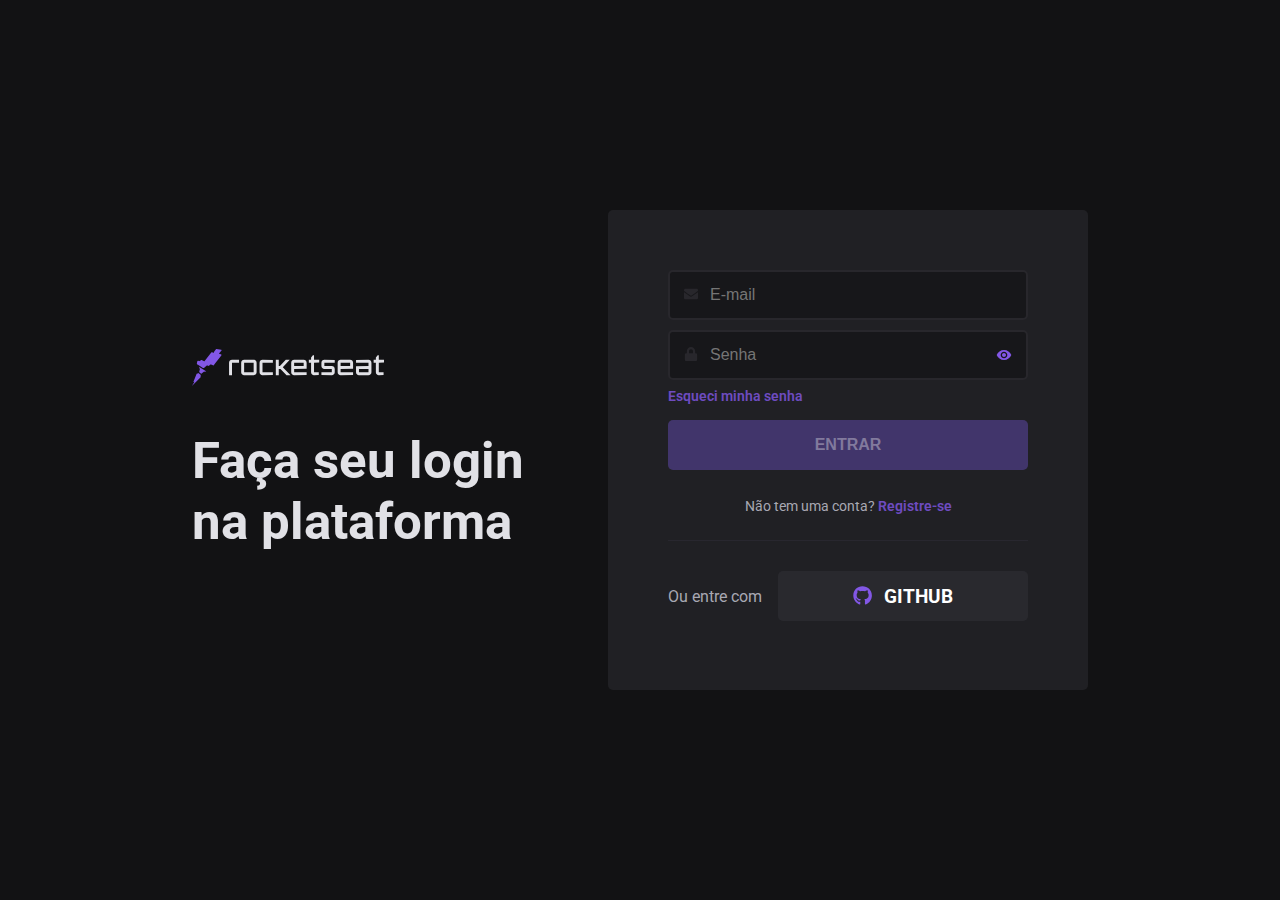
==== commit a392fb6d: "adding missing files" ====
--- a/index.html
+++ b/index.html
@@ -5,9 +5,9 @@
     <meta charset="UTF-8">
     <meta http-equiv="X-UA-Compatible" content="IE=edge">
     <meta name="viewport" content="width=device-width, initial-scale=1.0">
+    <link rel="shortcut icon" href="https://app.rocketseat.com.br/favicon.png"/>
     <link rel="preconnect" href="https://fonts.gstatic.com" crossorigin="">
-    <link href="https://fonts.googleapis.com/css2?family=Roboto:ital,wght@0,400;0,500;0,700;1,400&amp;display=swap"
-        rel="stylesheet">
+    <link href="https://fonts.googleapis.com/css2?family=Roboto:ital,wght@0,400;0,500;0,700;1,400&amp;display=swap" rel="stylesheet">
     <link href="https://fonts.googleapis.com/css2?family=Fira+Code:wght@500&amp;display=swap" rel="stylesheet">
     <link rel="stylesheet" href="style.css">
     <title>Login | Rocketseat</title>
@@ -70,7 +70,7 @@
                 </h1>
             </section>
             <form action="" id="form-login">
-                <section id="field-group">
+                <section class="field-group">
                     <div class="field">
                         <svg stroke="currentColor" fill="currentColor" stroke-width="0" viewBox="0 0 512 512" height="1em" width="1em" xmlns="http://www.w3.org/2000/svg"><path d="M502.3 190.8c3.9-3.1 9.7-.2 9.7 4.7V400c0 26.5-21.5 48-48 48H48c-26.5 0-48-21.5-48-48V195.6c0-5 5.7-7.8 9.7-4.7 22.4 17.4 52.1 39.5 154.1 113.6 21.1 15.4 56.7 47.8 92.2 47.6 35.7.3 72-32.8 92.3-47.6 102-74.1 131.6-96.3 154-113.7zM256 320c23.2.4 56.6-29.2 73.4-41.4 132.7-96.3 142.8-104.7 173.4-128.7 5.8-4.5 9.2-11.5 9.2-18.9v-19c0-26.5-21.5-48-48-48H48C21.5 64 0 85.5 0 112v19c0 7.4 3.4 14.3 9.2 18.9 30.6 23.9 40.7 32.4 173.4 128.7 16.8 12.2 50.2 41.8 73.4 41.4z"></path></svg>
                         <input type="email" name="email" id="email" placeholder="E-mail">
--- a/style.css
+++ b/style.css
@@ -1,4 +1,12 @@
 /* Globals ---------------- */
+
+:root {
+    --backgorund-gray: rgb(32, 32, 36);
+    --text-light-color: rgb(168, 168, 179);
+    --text-white-color: rgb(255, 255, 255);
+    --color-primary: rgb(130, 87, 230);
+    --color-secondary: rgb(168, 131, 255);
+}
 
 * {
     margin: 0;
@@ -7,11 +15,16 @@
 }
 
 body {
-    color: rgb(168, 168, 179);
-    background-color: rgb(18, 18, 20);
+    color: var(--text-light-color);
+    background: rgb(18, 18, 20);
     font-family: Roboto, BlinkMacSystemFont, "Segoe UI";
 }
 
+a {
+    text-decoration: none;
+    color: var(--color-primary);
+}
+
 .container {
     width: 100%;
     height: 100vh;
@@ -20,65 +33,64 @@
     justify-content: center;
 }
 
-/* Login -------------- */
-
-#login {
-    display: flex;
-    width: 70%;
-    align-items: center;
-    justify-content: space-between;
-    height: 100%;
-}
-
-#intro {
-    /* width: 100%; */
-    /* margin: 0 auto; */
-}
-
-#intro div {
-    margin-bottom: 40px;
-}
-
-#intro h1 {
-    color: rgb(225, 225, 230);
-    font-size: 3.2rem;
-}
-
-#form-login {
-    width: 100%;
-    max-width: 480px;
-    background: rgb(32, 32, 36);
-    height: 75%;
-    min-height: 480px;
-    padding: 60px;
-    border-radius: 5px;
-}
-
-#field-group {
-    width: 100%;
-    display: grid;
-    grid-auto-flow: row;
-    gap: 10px;
-}
-
-.field {
-    position: relative;
-}
-
-.field input {
+input {
     background: rgb(18, 18, 20);
     border: 2px solid rgb(18, 18, 20);
-    width: 100%;
     height: 50px;
     outline: 0px;
     color: rgb(255, 255, 255);
     font-size: 1rem;
+    width: 100%;
     padding: 0px 1rem 0px 2.5rem;
     border-radius: 5px;
 }
 
+/* Login -------------- */
+
+#login {
+    display: flex;
+    width: 70%;
+    align-items: center;
+    justify-content: space-between;
+    height: 100%;
+}
+
+#intro {
+    width: 100%;
+    /* margin: 0 auto; */
+}
+
+#intro div {
+    margin-bottom: 40px;
+}
+
+#intro h1 {
+    color: rgb(225, 225, 230);
+    font-size: 3.2rem;
+}
+
+#form-login {
+    width: 100%;
+    max-width: 480px;
+    background: var(--backgorund-gray);
+    min-height: 480px;
+    padding: 60px;
+    border-radius: 5px;
+}
+
+.field-group {
+    width: 100%;
+    display: grid;
+    grid-auto-flow: row;
+    gap: 10px;
+}
+
+.field {
+    position: relative;
+}
+
 .field input:focus{
-    border: 2px solid rgb(130, 87, 230);
+    border: 2px solid var(--color-primary);
 }
 
 .field svg {
@@ -90,7 +102,7 @@
     transition: fill 0.2s ease 0s;
 }
 
-.field:focus-within > svg{
+.field:focus-within > svg {
     fill: rgb(130, 87, 229);  
 }
 
@@ -103,7 +115,7 @@
 }
 
 .link-login {
-    color: rgb(130, 87, 230);
+    color: var(--color-primary);
     font-size: 14px;
     text-decoration: none;
     font-weight: 600;
@@ -127,7 +139,7 @@
     border-radius: 5px;
     border: 0px;
     outline: 0px;
-    background: rgb(130, 87, 229);
+    background: var(--color-primary);
     color: rgb(255, 255, 255);
     font-size: 1rem;
     font-weight: 600;
@@ -137,7 +149,7 @@
 }
 
 .button-submit:hover {
-    background: rgb(168, 131, 255);
+    background: var(--color-secondary);
 }
 
 .button-submit:disabled {
@@ -180,7 +192,7 @@
     font-size: 1.2rem;
     font-weight: bold;
     text-transform: uppercase;
-    color: #fff;
+    color: var(--text-white-color);
     transition: background 0.2s ease 0s, color 0.2s ease 0s;
 }
 
@@ -190,12 +202,53 @@
 }
 
 #sign-in-with-github:hover a {
-    background: rgb(168, 131, 255);
+    background: var(--color-secondary);
 }
 
 #sign-in-with-github:hover a svg {
-    fill: #fff;
-}
+    fill: var(--text-white-color);
+}
+
+/* Forgot --------------- */
+
+#forgot {
+    width: 100%;
+    display: flex;
+    align-items: center;
+    justify-content: center;
+    flex-direction: column;
+    text-align: center;
+}
+
+#forgot h1 {
+    color: var(--text-white-color);
+    margin-bottom: 2rem;
+}
+
+#form-recover-password {
+    width: 70%;
+    max-width: 320px;
+}
+
+#form-recover-password .field-group {
+    gap: 20px;
+}
+
+.field input {
+    background: rgb(23, 23, 26);
+    border-color: rgb(40, 39, 44);
+}
+
+#form-recover-password small a{
+    margin-top: 1.2rem;
+    display: inline-block;
+    color: var(--text-light-color);
+}
+
+#form-recover-password small a:hover {
+    text-decoration: underline;
+}
+
 
 @media (max-width: 1160px) {
     #login {
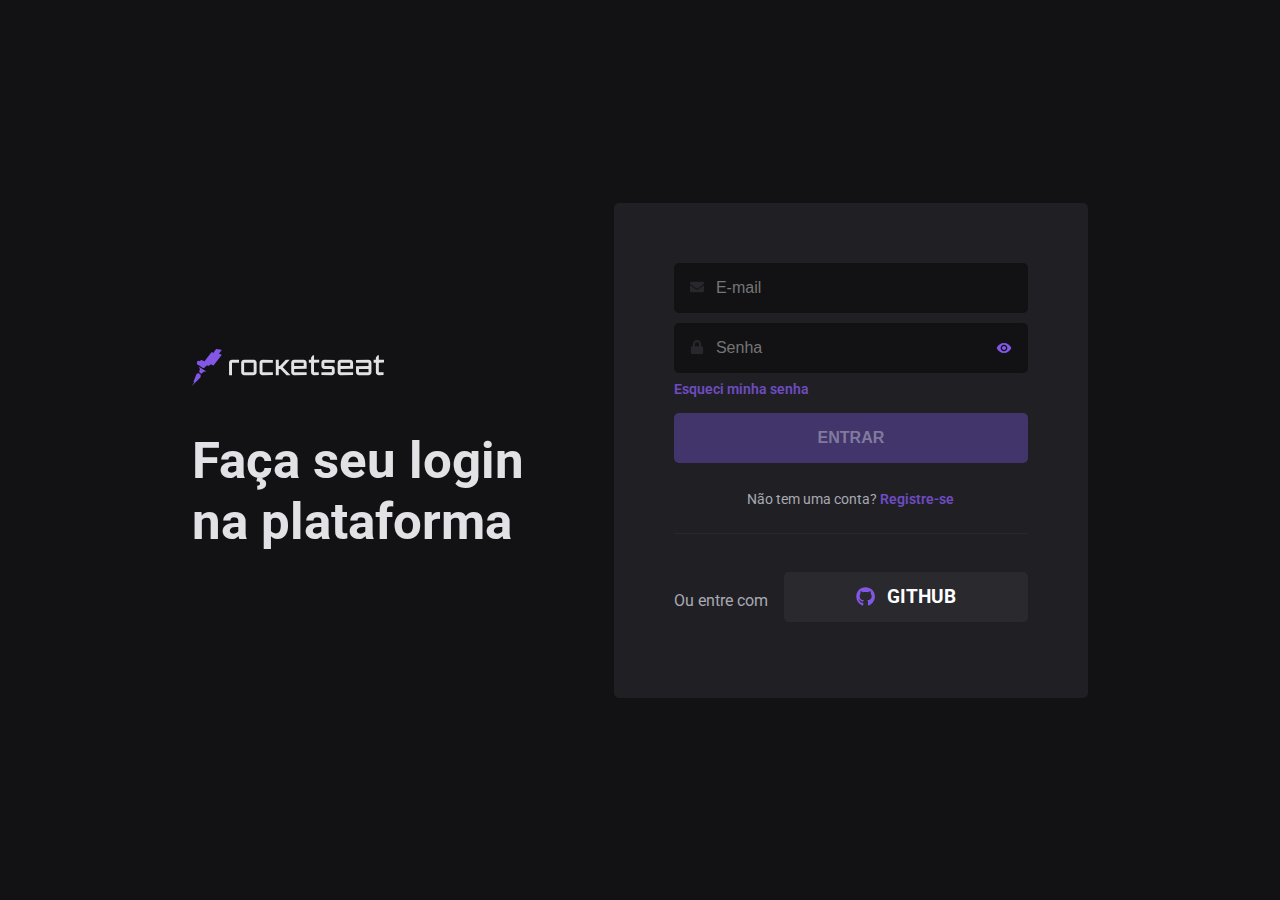
==== commit b4171473: "apllying JS on index.html" ====
--- a/index.html
+++ b/index.html
@@ -15,8 +15,8 @@
 
 <body>
     <main class="container">
-        <section id="login">
-            <section id="intro">
+        <section class="container-space-between">
+            <section class="intro">
                 <div>
                     <svg width="192" height="37" viewBox="0 0 192 37" fill="none">
                         <g>
@@ -73,22 +73,22 @@
                 <section class="field-group">
                     <div class="field">
                         <svg stroke="currentColor" fill="currentColor" stroke-width="0" viewBox="0 0 512 512" height="1em" width="1em" xmlns="http://www.w3.org/2000/svg"><path d="M502.3 190.8c3.9-3.1 9.7-.2 9.7 4.7V400c0 26.5-21.5 48-48 48H48c-26.5 0-48-21.5-48-48V195.6c0-5 5.7-7.8 9.7-4.7 22.4 17.4 52.1 39.5 154.1 113.6 21.1 15.4 56.7 47.8 92.2 47.6 35.7.3 72-32.8 92.3-47.6 102-74.1 131.6-96.3 154-113.7zM256 320c23.2.4 56.6-29.2 73.4-41.4 132.7-96.3 142.8-104.7 173.4-128.7 5.8-4.5 9.2-11.5 9.2-18.9v-19c0-26.5-21.5-48-48-48H48C21.5 64 0 85.5 0 112v19c0 7.4 3.4 14.3 9.2 18.9 30.6 23.9 40.7 32.4 173.4 128.7 16.8 12.2 50.2 41.8 73.4 41.4z"></path></svg>
-                        <input type="email" name="email" id="email" placeholder="E-mail">
+                        <input type="email" name="email" id="email" placeholder="E-mail" onkeydown="Form.setValues(event)">
                     </div>
                     <div class="field">
                         <svg stroke="currentColor" fill="currentColor" stroke-width="0" viewBox="0 0 448 512" height="1em" width="1em" xmlns="http://www.w3.org/2000/svg"><path d="M400 224h-24v-72C376 68.2 307.8 0 224 0S72 68.2 72 152v72H48c-26.5 0-48 21.5-48 48v192c0 26.5 21.5 48 48 48h352c26.5 0 48-21.5 48-48V272c0-26.5-21.5-48-48-48zm-104 0H152v-72c0-39.7 32.3-72 72-72s72 32.3 72 72v72z"></path></svg>
-                        <input type="password" name="password" id="password" placeholder="Senha">
-                        <a id="show-password">
+                        <input type="password" name="password" id="password" placeholder="Senha" onkeydown="Form.setValues(event)">
+                        <a id="show-password" onclick="Form.showPassword()">
                             <svg stroke="currentColor" fill="currentColor" stroke-width="0" viewBox="0 0 24 24" height="1em" width="1em" xmlns="http://www.w3.org/2000/svg"><path d="M12 4.5C7 4.5 2.73 7.61 1 12c1.73 4.39 6 7.5 11 7.5s9.27-3.11 11-7.5c-1.73-4.39-6-7.5-11-7.5zM12 17c-2.76 0-5-2.24-5-5s2.24-5 5-5 5 2.24 5 5-2.24 5-5 5zm0-8c-1.66 0-3 1.34-3 3s1.34 3 3 3 3-1.34 3-3-1.34-3-3-3z"></path></svg>
                         </a>
                     </div>
                 </section>
-                <a href="" class="link-login">Esqueci minha senha</a>
+                <a href="./forgot.html" class="link">Esqueci minha senha</a>
                 <div class="button">
                     <button type="submit" class="button-submit" disabled>Entrar</button>
                 </div>
                 <div id="sign-up">
-                    Não tem uma conta? <a href="" class="link-login">Registre-se</a>
+                    Não tem uma conta? <a href="./signup.html" class="link">Registre-se</a>
                 </div>
                 <div id="sign-in-with-github">
                     <div>Ou entre com</div>
@@ -100,6 +100,7 @@
             </form>
         </section>
     </main>
+    <script src="scripts.js"></script>
 </body>
 
 </html>--- a/style.css
+++ b/style.css
@@ -17,7 +17,7 @@
 body {
     color: var(--text-light-color);
     background: rgb(18, 18, 20);
-    font-family: Roboto, BlinkMacSystemFont, "Segoe UI";
+    font-family: Roboto, -apple-system, BlinkMacSystemFont, "Segoe UI", Helvetica, Arial, sans-serif, "Apple Color Emoji", "Segoe UI Emoji", "Segoe UI Symbol";
 }
 
 a {
@@ -27,7 +27,6 @@
 
 .container {
     width: 100%;
-    height: 100vh;
     display: flex;
     align-items: center;
     justify-content: center;
@@ -45,26 +44,27 @@
     border-radius: 5px;
 }
 
+
 /* Login -------------- */
 
-#login {
+.container-space-between {
     display: flex;
     width: 70%;
     align-items: center;
     justify-content: space-between;
-    height: 100%;
-}
-
-#intro {
-    width: 100%;
-    /* margin: 0 auto; */
-}
-
-#intro div {
+    min-height: 100vh;
+}
+
+.intro {
+    width: 100%;
+    padding-right: 1.5rem;
+}
+
+.intro div {
     margin-bottom: 40px;
 }
 
-#intro h1 {
+.intro h1 {
     color: rgb(225, 225, 230);
     font-size: 3.2rem;
 }
@@ -89,7 +89,15 @@
     position: relative;
 }
 
-.field input:focus{
+.field input {
+    border-color: rgb(18, 18, 20);
+}
+
+#forgot {
+    height: 100vh;
+}
+
+.field input:focus, #forgot-email:focus{
     border: 2px solid var(--color-primary);
 }
 
@@ -114,18 +122,21 @@
    cursor: pointer;
 }
 
-.link-login {
+.link {
     color: var(--color-primary);
     font-size: 14px;
     text-decoration: none;
     font-weight: 600;
     display: inline-block;
-    margin: 0.5rem 0 1rem 0;
     opacity: 0.8;
     transition: opacity 0.2s ease 0s;
 }
 
-.link-login:hover {
+#form-login a {
+    margin: 0.5rem 0 1rem 0;
+}
+
+.link:hover {
     opacity: 1;
 }
 
@@ -170,7 +181,7 @@
     display: flex;
     width: 100%;
     align-items: center;
-    justify-content: flex-start;
+    justify-content: center;
 }
 
 #sign-in-with-github div {
@@ -199,13 +210,16 @@
 #sign-in-with-github a svg {
     margin-right: 0.7rem;
     fill: rgb(130, 87, 229);
-}
-
-#sign-in-with-github:hover a {
+    transition: fill 0.2s ease 0s, color 0.2s ease 0s;
+}
+
+
+
+#sign-in-with-github a:hover {
     background: var(--color-secondary);
 }
 
-#sign-in-with-github:hover a svg {
+#sign-in-with-github a:hover svg {
     fill: var(--text-white-color);
 }
 
@@ -234,7 +248,7 @@
     gap: 20px;
 }
 
-.field input {
+#forgot-email {
     background: rgb(23, 23, 26);
     border-color: rgb(40, 39, 44);
 }
@@ -249,13 +263,131 @@
     text-decoration: underline;
 }
 
-
-@media (max-width: 1160px) {
-    #login {
+/* Signup ------------- */
+
+#create-account {
+    width: 100%;
+    margin-top: 3.5rem;
+    margin-bottom: 5rem;
+}
+
+#create-account nav ul {
+    list-style: none;
+    display: flex;
+    width: 100%;
+    align-items: center;
+    justify-content: flex-start;
+    max-width: 420px;
+    padding-left: 60px;
+}
+
+#create-account nav {
+    margin-bottom: 25px;
+}
+
+#create-account nav ul li{
+    padding-bottom: 20px;
+}
+
+#create-account nav ul li a {
+    color: inherit;
+}
+
+#create-account nav ul li:last-child {
+    margin-left: 30px;
+}
+
+#create-account nav ul li.active {
+    font-weight: bold;
+    border-bottom: 2px solid var(--color-primary);
+    color: #fff;
+}
+
+.form-account {
+    width: 100%;
+    max-width: 450px;
+    background: var(--backgorund-gray);
+    min-height: 480px;
+    padding: 60px;
+    border-radius: 5px;
+}
+
+.form-account h1 {
+    color: var(--text-white-color);
+    font-size: 1.5rem;
+    margin-bottom: 40px;
+}
+
+#re-captcha{
+    margin: 1.2rem auto 0;
+}
+
+.form-account form p {
+    margin: 20px 0;
+    text-align: center;
+    font-size: 0.9rem;
+    line-height: 1.5rem;
+}
+
+#create-account + .intro {
+    padding-left: 6rem;
+}
+
+#create-account + .intro h1 {
+    font-size: 2.3rem;
+    margin-bottom: 2.7rem;
+}
+
+#create-account + .intro p {
+    margin-bottom: 2.7rem;
+    line-height: 1.7rem;
+}
+
+#create-account + .intro div {
+    display: inline-block;
+}
+
+#create-account + .intro a {
+    display: flex;
+    align-items: center;
+}
+
+#create-account + .intro a > svg {
+    margin-right: 1rem;
+}
+
+/* @Medias -------------- */
+
+
+@media (max-width: 900px) {
+    .container-space-between {
         flex-direction: column;
-    }
-    #intro {
+        
+    }
+
+    .intro {
         margin-bottom: 30px;
-        max-width: 480px;
-    }
-}+        /* max-width: 480px; */
+        padding-right: 0;
+        order: 1;
+    }
+
+    #form-login {
+        order: 2;
+    }
+
+    #create-account + .intro {
+        padding: 2rem 0 0 0;
+        margin: 0;
+    }
+
+    #create-account {
+        order: 2;
+        margin: 0;
+    }
+}
+
+/* @media (max-width: 1160px) {
+    
+
+} */